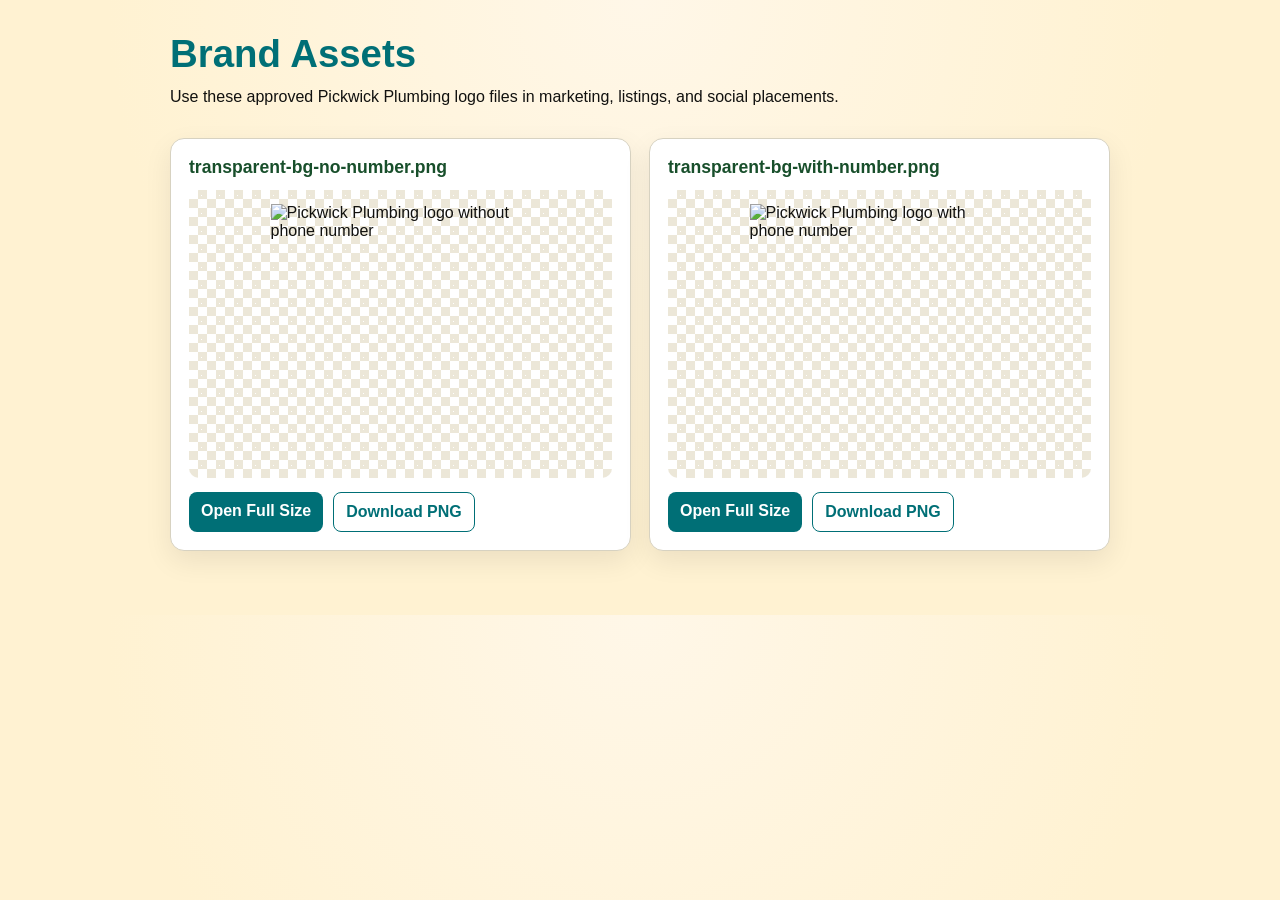
==== assets.html @ bbce89ab "added assets.html" ====
<!DOCTYPE html>
<html lang="en">
<head>
  <meta charset="UTF-8" />
  <meta name="viewport" content="width=device-width, initial-scale=1.0" />
  <title>Pickwick Plumbing Assets</title>
  <meta name="robots" content="noindex, follow" />
  <style>
    :root {
      --bg: #fff2d2;
      --card: #ffffff;
      --ink: #11110f;
      --brand: #006f76;
      --accent: #184f2b;
    }

    * { box-sizing: border-box; }

    body {
      margin: 0;
      font-family: 'Lato', Arial, sans-serif;
      color: var(--ink);
      background: radial-gradient(circle at top, #fff7e8 0%, var(--bg) 60%);
    }

    .wrap {
      max-width: 980px;
      margin: 0 auto;
      padding: 32px 20px 64px;
    }

    h1 {
      margin: 0 0 8px;
      font-size: clamp(1.8rem, 3vw, 2.4rem);
      color: var(--brand);
    }

    p.lead {
      margin: 0 0 28px;
      line-height: 1.6;
    }

    .grid {
      display: grid;
      grid-template-columns: repeat(2, minmax(0, 1fr));
      gap: 18px;
    }

    .card {
      background: var(--card);
      border: 1px solid #d7d2c1;
      border-radius: 14px;
      padding: 18px;
      box-shadow: 0 10px 28px rgba(17, 17, 15, 0.08);
    }

    .card h2 {
      margin: 0 0 12px;
      font-size: 1.1rem;
      color: var(--accent);
    }

    .asset-preview {
      background-image:
        linear-gradient(45deg, #ece7d8 25%, transparent 25%),
        linear-gradient(-45deg, #ece7d8 25%, transparent 25%),
        linear-gradient(45deg, transparent 75%, #ece7d8 75%),
        linear-gradient(-45deg, transparent 75%, #ece7d8 75%);
      background-size: 18px 18px;
      background-position: 0 0, 0 9px, 9px -9px, -9px 0;
      border-radius: 10px;
      padding: 14px;
      min-height: 180px;
      display: grid;
      place-items: center;
    }

    .asset-preview img {
      width: min(100%, 260px);
      height: auto;
    }

    .actions {
      margin-top: 14px;
      display: flex;
      flex-wrap: wrap;
      gap: 10px;
    }

    a.btn {
      text-decoration: none;
      display: inline-block;
      padding: 10px 12px;
      border-radius: 8px;
      font-weight: 700;
      background: var(--brand);
      color: #fff;
    }

    a.btn.secondary {
      background: transparent;
      color: var(--brand);
      border: 1px solid var(--brand);
    }

    @media (max-width: 760px) {
      .grid { grid-template-columns: 1fr; }
    }
  </style>
</head>
<body>
  <main class="wrap">
    <h1>Brand Assets</h1>
    <p class="lead">Use these approved Pickwick Plumbing logo files in marketing, listings, and social placements.</p>

    <section class="grid" aria-label="Logo assets">
      <article class="card">
        <h2>transparent-bg-no-number.png</h2>
        <div class="asset-preview">
          <img src="transparent-bg-no-number.png" alt="Pickwick Plumbing logo without phone number" width="2000" height="2000" />
        </div>
        <div class="actions">
          <a class="btn" href="transparent-bg-no-number.png" target="_blank" rel="noopener">Open Full Size</a>
          <a class="btn secondary" href="transparent-bg-no-number.png" download>Download PNG</a>
        </div>
      </article>

      <article class="card">
        <h2>transparent-bg-with-number.png</h2>
        <div class="asset-preview">
          <img src="transparent-bg-with-number.png" alt="Pickwick Plumbing logo with phone number" width="2000" height="2000" />
        </div>
        <div class="actions">
          <a class="btn" href="transparent-bg-with-number.png" target="_blank" rel="noopener">Open Full Size</a>
          <a class="btn secondary" href="transparent-bg-with-number.png" download>Download PNG</a>
        </div>
      </article>
    </section>
  </main>
</body>
</html>
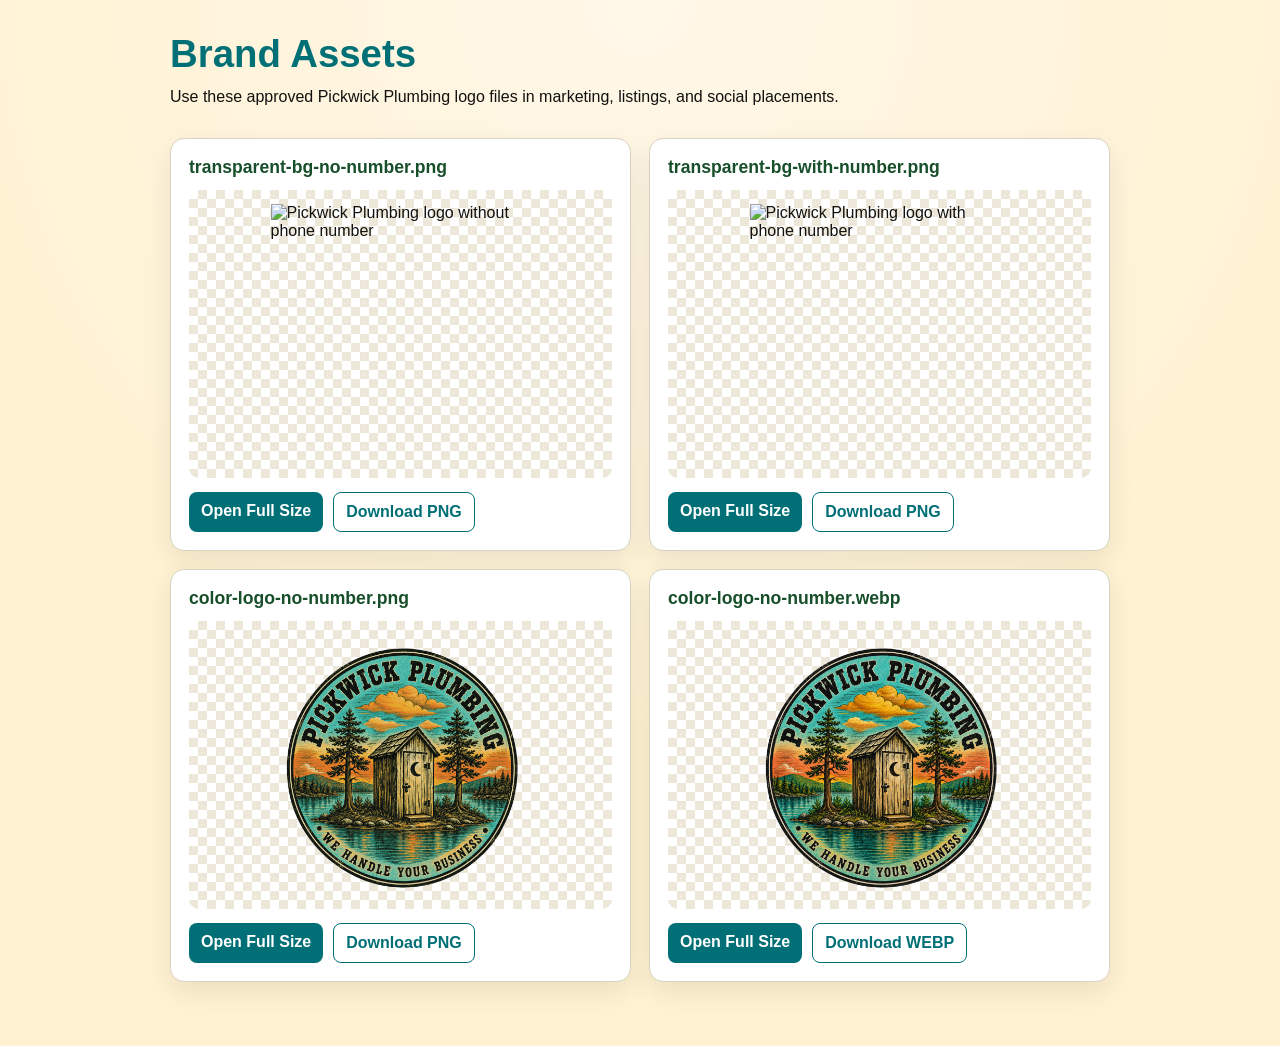
==== commit 3558edb5: "added assets.html" ====
--- a/assets.html
+++ b/assets.html
@@ -135,6 +135,28 @@
           <a class="btn secondary" href="transparent-bg-with-number.png" download>Download PNG</a>
         </div>
       </article>
+
+      <article class="card">
+        <h2>color-logo-no-number.png</h2>
+        <div class="asset-preview">
+          <img src="color-logo-no-number.png" alt="Pickwick Plumbing color logo without phone number" width="2000" height="2000" />
+        </div>
+        <div class="actions">
+          <a class="btn" href="color-logo-no-number.png" target="_blank" rel="noopener">Open Full Size</a>
+          <a class="btn secondary" href="color-logo-no-number.png" download>Download PNG</a>
+        </div>
+      </article>
+
+      <article class="card">
+        <h2>color-logo-no-number.webp</h2>
+        <div class="asset-preview">
+          <img src="color-logo-no-number.webp" alt="Pickwick Plumbing color logo without phone number (WebP)" width="2000" height="2000" />
+        </div>
+        <div class="actions">
+          <a class="btn" href="color-logo-no-number.webp" target="_blank" rel="noopener">Open Full Size</a>
+          <a class="btn secondary" href="color-logo-no-number.webp" download>Download WEBP</a>
+        </div>
+      </article>
     </section>
   </main>
 </body>
